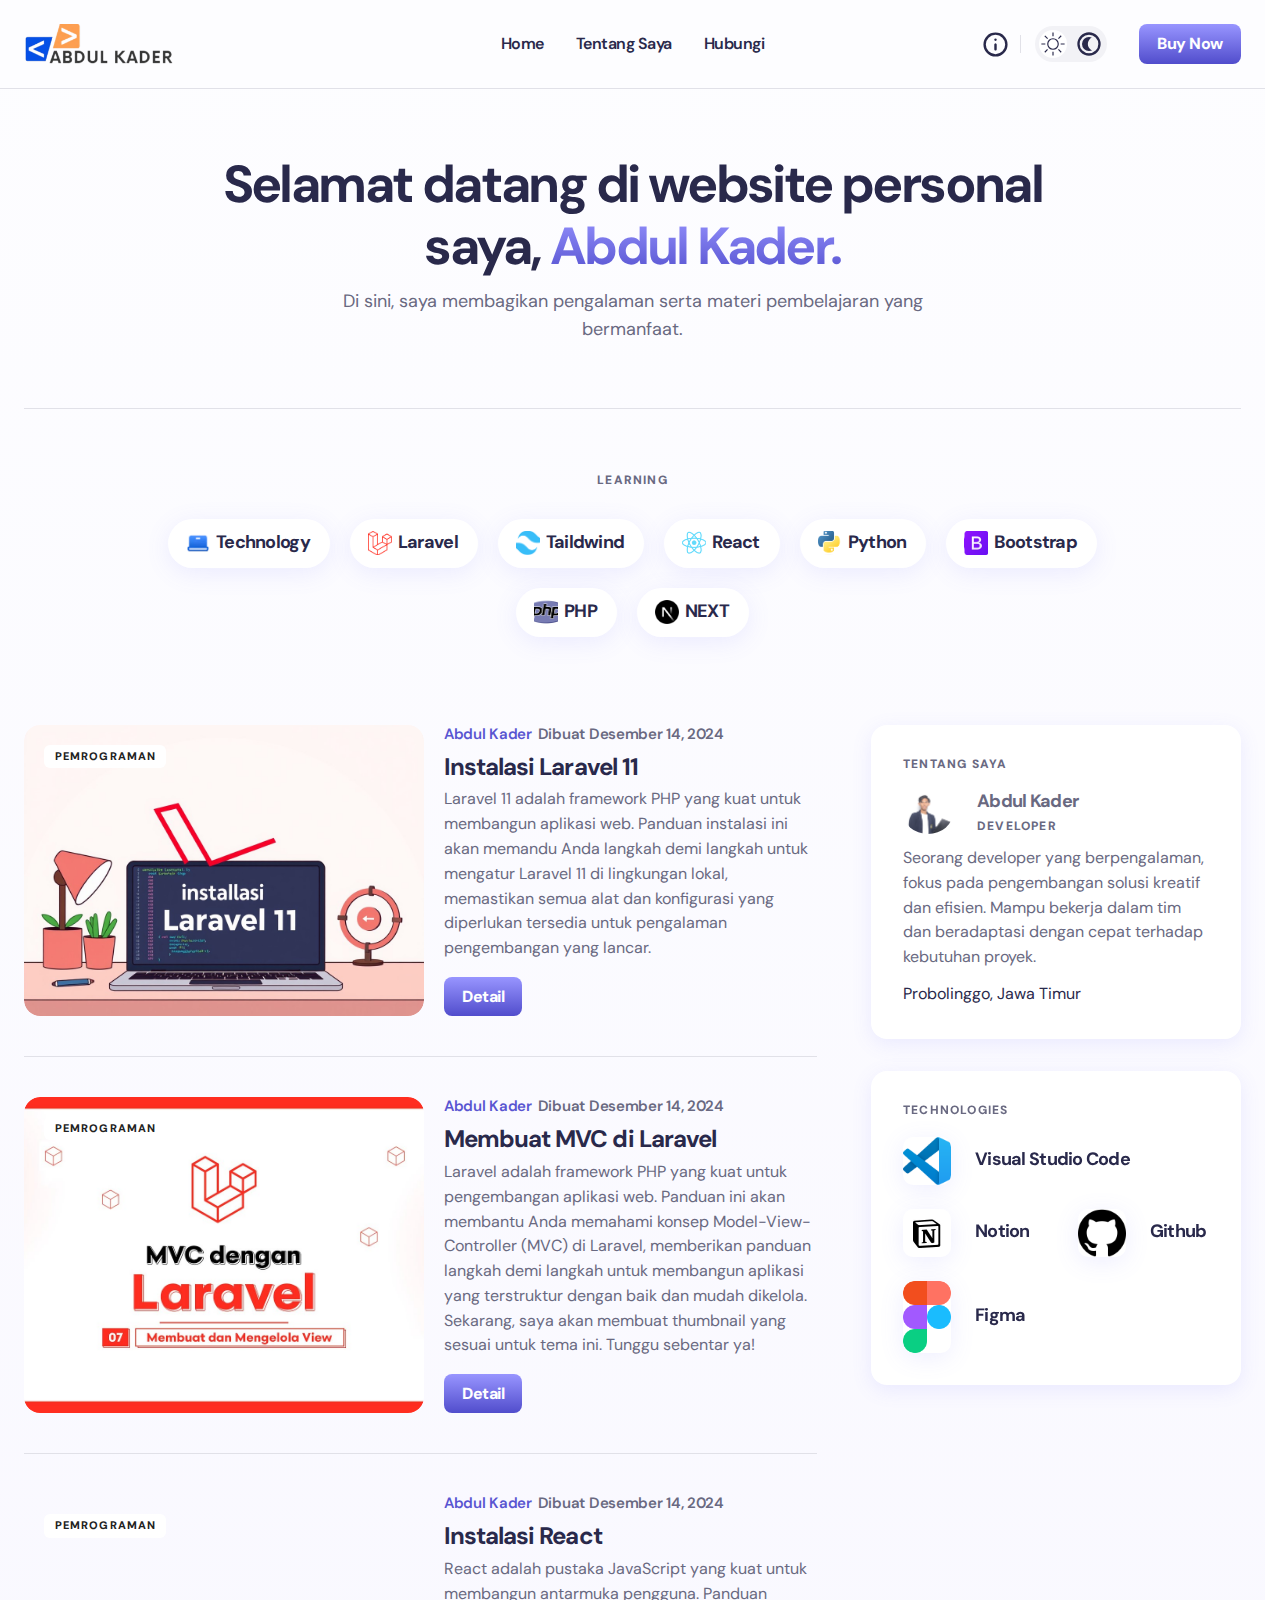
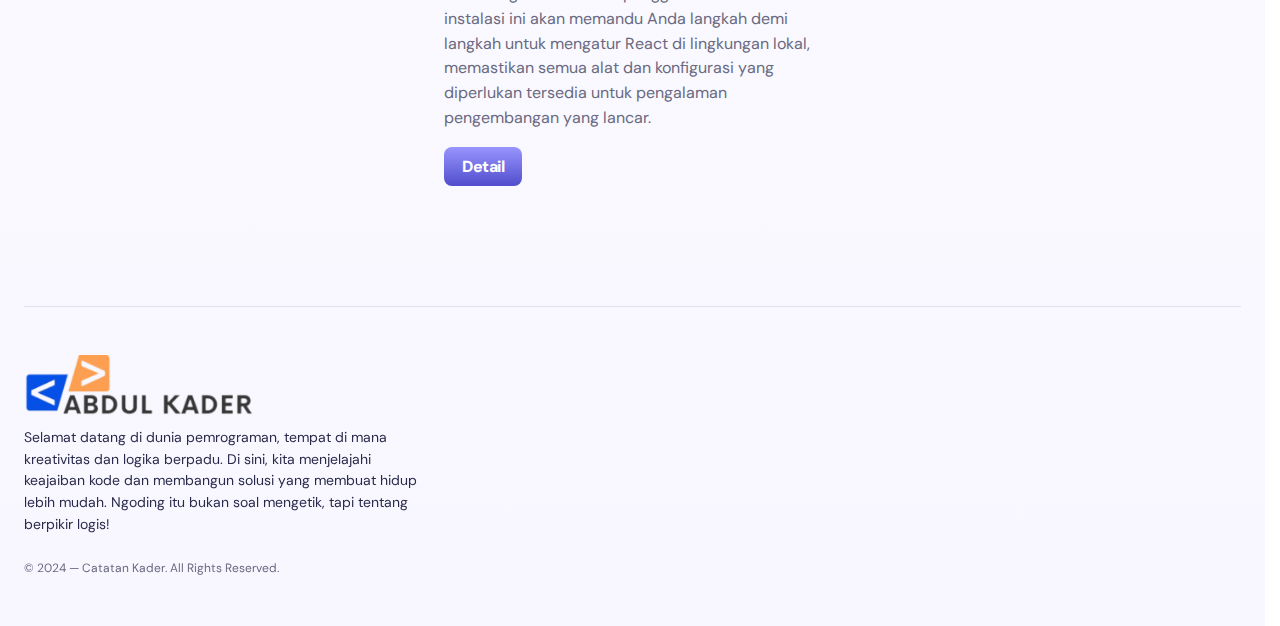
==== index.html @ 39fa3af2 "catatan kader" ====
<!DOCTYPE html>
<html lang="en-US">
  <meta http-equiv="content-type" content="text/html;charset=UTF-8" />
  <head>
    <meta charset="UTF-8" />
    <meta name="viewport" content="width=device-width, initial-scale=1" />
    <title>Catatan Kader</title>
    <meta name="description" content="Catatan Kader - website personal" />
    <link rel="canonical" href="index.html" />
    <link rel="next" href="page/2/index.html" />
    <link rel="stylesheet" type="text/css" href="asset/css/style.css" />
    <meta property="og:locale" content="en_US" />
    <meta property="og:type" content="website" />
    <meta property="og:title" content="Catatan Kader" />
    <meta
      property="og:description"
      content="Catatan Kader - website personal"
    />

    <link rel="icon" href="asset/image/favicon.png" type="image/x-icon" />
    <link
      rel="shortcut icon"
      href="asset/image/favicon.png"
      type="image/x-icon"
    />
    <meta property="og:url" content="index.html" />
    <meta property="og:site_name" content="Catatan Kader" />
    <meta name="twitter:card" content="summary_large_image" />
    <link
      rel="stylesheet"
      id="c03430c052935636522b5af73126e251-css"
      href="wp-content/cache/autoptimize/2/css/autoptimize_single_4df495a60ac3dd6f93a64b54105409642169.css?ver=1729250392"
      media="all"
    />
  </head>
  <body
    class="home blog wp-embed-responsive cs-page-layout-right cs-navbar-smart-enabled cs-sticky-sidebar-enabled cs-stick-last"
    data-scheme="auto"
  >
    <div class="cs-site-overlay"></div>
    <div class="cs-offcanvas">
      <div class="cs-offcanvas__header">
        <div class="cs-logo">
          <a class="cs-header__logo cs-logo-default" href="index.html">
            <img
              src="asset/image/logo.png"
              alt="Catatan Kader"
              style="width: 170px"
            />
          </a>
          <a class="cs-header__logo cs-logo-dark" href="index.html">
            <img
              src="wp-content/uploads/sites/2/2024/10/logo-dark.png"
              alt="Catatan kader"
              width="100"
              height="40"
            />
          </a>
        </div>
        <nav class="cs-offcanvas__nav">
          <span
            class="cs-offcanvas__toggle"
            role="button"
            aria-label="Close mobile menu button"
          >
            <svg
              xmlns="http://www.w3.org/2000/svg"
              width="32"
              height="32"
              viewBox="0 0 24 24"
            >
              <path
                fill="currentColor"
                d="m11.4 12.789l2.1-2.1l2.1 2.1l.688-.689l-2.1-2.1l2.1-2.1l-.688-.689l-2.1 2.1l-2.1-2.1l-.688.689l2.1 2.1l-2.1 2.1zM8.116 17q-.691 0-1.153-.462T6.5 15.385V4.615q0-.69.463-1.153T8.116 3h10.769q.69 0 1.153.462t.462 1.153v10.77q0 .69-.462 1.152T18.884 17zm0-1h10.769q.23 0 .423-.192t.192-.423V4.615q0-.23-.192-.423T18.884 4H8.116q-.231 0-.424.192t-.192.423v10.77q0 .23.192.423t.423.192m-3 4q-.69 0-1.153-.462T3.5 18.385V6.615h1v11.77q0 .23.192.423t.423.192h11.77v1zM7.5 4v12z"
              />
            </svg>
          </span>
        </nav>
      </div>
      <aside class="cs-offcanvas__sidebar">
        <div class="cs-offcanvas__inner cs-offcanvas__area cs-widget-area">
          <div class="widget widget_nav_menu">
            <div class="menu-mobile-container">
              <ul id="menu-mobile" class="menu">
                <li
                  id="menu-item-666"
                  class="menu-item menu-item-type-post_type menu-item-object-page menu-item-666"
                >
                  <a href="/index.html">Home</a>
                </li>
                <li
                  id="menu-item-666"
                  class="menu-item menu-item-type-post_type menu-item-object-page menu-item-666"
                >
                  <a href="cooming_soon/index.html">Tentang Saya</a>
                </li>
                <li
                  id="menu-item-667"
                  class="menu-item menu-item-type-post_type menu-item-object-page menu-item-667"
                >
                  <a href="contacts/index.html">Hubungi</a>
                </li>
              </ul>
            </div>
          </div>
          <div class="cs-offcanvas__bottombar">
            <div class="cs-social">
              <h4>Catatan Kader</h4>
            </div>
            <span
              class="cs-site-scheme-toggle cs-offcanvas__scheme-toggle"
              role="button"
              aria-label="Scheme Toggle"
            >
              <span class="cs-header__scheme-toggle-icons">
                <span
                  class="cs-header__scheme-cs-icon-box cs-light-mode"
                  data-mode="light"
                >
                  <svg
                    xmlns="http://www.w3.org/2000/svg"
                    width="32"
                    height="32"
                    viewBox="0 0 24 24"
                  >
                    <path
                      fill="currentColor"
                      d="M11.5 5.423V2.039h1v3.384zm5.496 2.289l-.682-.683l2.357-2.452l.727.733zm1.581 4.788v-1h3.385v1zM11.5 21.962v-3.366h1v3.366zM7.042 7.68L4.577 5.329l.752-.708L7.73 7.004zm11.624 11.742l-2.352-2.452l.677-.657l2.388 2.346zM2.039 12.5v-1h3.384v1zm3.27 6.923l-.688-.752l2.358-2.357l.36.348l.378.354zM12.006 17q-2.082 0-3.544-1.457T7 12.005T8.457 8.46T11.995 7t3.544 1.457T17 11.995t-1.457 3.544T12.005 17M12 16q1.65 0 2.825-1.175T16 12t-1.175-2.825T12 8T9.175 9.175T8 12t1.175 2.825T12 16m0-4"
                    />
                  </svg>
                </span>
                <span
                  class="cs-header__scheme-cs-icon-box cs-dark-mode"
                  data-mode="dark"
                >
                  <svg
                    xmlns="http://www.w3.org/2000/svg"
                    width="32"
                    height="32"
                    viewBox="0 0 24 24"
                  >
                    <path
                      fill="currentColor"
                      d="M12 22q-2.075 0-3.9-.788t-3.175-2.137q-1.35-1.35-2.137-3.175T2 12q0-2.075.788-3.9t2.137-3.175q1.35-1.35 3.175-2.137T12 2q2.075 0 3.9.788t3.175 2.137q1.35 1.35 2.138 3.175T22 12q0 2.075-.788 3.9t-2.137 3.175q-1.35 1.35-3.175 2.138T12 22Zm0-2q3.35 0 5.675-2.325T20 12q0-3.35-2.325-5.675T12 4Q8.65 4 6.325 6.325T4 12q0 3.35 2.325 5.675T12 20Zm0-8Zm0 6q.675 0 1.3-.125t1.2-.4q-1.575-.725-2.538-2.175T11 12q0-1.85.963-3.3T14.5 6.525q-.575-.275-1.2-.4T12 6Q9.5 6 7.75 7.738T6 12q0 2.5 1.75 4.25T12 18Z"
                    />
                  </svg>
                </span>
              </span>
            </span>
          </div>
        </div>
      </aside>
    </div>
    <div id="page" class="cs-site">
      <div class="cs-site-inner">
        <div class="cs-header-before"></div>
        <header class="cs-header cs-header-stretch">
          <div class="cs-container">
            <div class="cs-header__inner cs-header__inner-desktop">
              <div class="cs-header__col cs-col-left">
                <div class="cs-logo">
                  <a class="cs-header__logo cs-logo-default" href="index.html">
                    <img
                      src="asset/image/logo.png"
                      alt="Catatan Kader"
                      width="151"
                      height="38"
                    />
                  </a>
                  <a class="cs-header__logo cs-logo-dark" href="index.html">
                    <img
                      src="wp-content/uploads/sites/2/2024/10/logo-dark.png"
                      alt="Catatan Kader"
                      srcset="
                        https://Catatan Kader.codesupply.co/Catatan Kader/wp-content/uploads/sites/2/2024/10/logo-dark.png    1x,
                        https://Catatan Kader.codesupply.co/Catatan Kader/wp-content/uploads/sites/2/2024/10/logo-dark@2x.png 2x
                      "
                      width="132"
                      height="40"
                    />
                  </a>
                </div>
              </div>
              <div class="cs-header__col cs-col-center">
                <nav class="cs-header__nav">
                  <ul id="menu-primary" class="cs-header__nav-inner">
                    <li
                      id="menu-item-368"
                      class="menu-item menu-item-type-post_type menu-item-object-page menu-item-368"
                    >
                      <a href="/index.html"
                        ><span><span>Home</span></span></a
                      >
                    </li>
                    <li
                      id="menu-item-368"
                      class="menu-item menu-item-type-post_type menu-item-object-page menu-item-368"
                    >
                      <a href="cooming_soon/index.html"
                        ><span><span>Tentang Saya</span></span></a
                      >
                    </li>
                    <li
                      id="menu-item-310"
                      class="menu-item menu-item-type-post_type menu-item-object-page menu-item-310"
                    >
                      <a href="contacts/index.html"
                        ><span><span>Hubungi</span></span></a
                      >
                    </li>
                  </ul>
                </nav>
              </div>
              <div class="cs-header__col cs-col-right">
                <span
                  class="cs-header__search-toggle"
                  role="button"
                  aria-label="Search"
                >
                  <svg
                    xmlns="http://www.w3.org/2000/svg"
                    width="29"
                    height="29"
                    viewBox="0 0 24 24"
                  >
                    <path
                      fill="currentColor"
                      d="M12 17q.425 0 .713-.288T13 16v-4q0-.425-.288-.712T12 11t-.712.288T11 12v4q0 .425.288.713T12 17m0-8q.425 0 .713-.288T13 8t-.288-.712T12 7t-.712.288T11 8t.288.713T12 9m0 13q-2.075 0-3.9-.788t-3.175-2.137T2.788 15.9T2 12t.788-3.9t2.137-3.175T8.1 2.788T12 2t3.9.788t3.175 2.137T21.213 8.1T22 12t-.788 3.9t-2.137 3.175t-3.175 2.138T12 22m0-2q3.35 0 5.675-2.325T20 12t-2.325-5.675T12 4T6.325 6.325T4 12t2.325 5.675T12 20m0-8"
                    />
                  </svg>
                </span>
                <span
                  class="cs-site-scheme-toggle cs-header__scheme-toggle"
                  role="button"
                  aria-label="Dark mode toggle button"
                >
                  <span class="cs-header__scheme-toggle-icons">
                    <span
                      class="cs-header__scheme-cs-icon-box cs-light-mode"
                      data-mode="light"
                    >
                      <svg
                        xmlns="http://www.w3.org/2000/svg"
                        width="32"
                        height="32"
                        viewBox="0 0 24 24"
                      >
                        <path
                          fill="currentColor"
                          d="M11.5 5.423V2.039h1v3.384zm5.496 2.289l-.682-.683l2.357-2.452l.727.733zm1.581 4.788v-1h3.385v1zM11.5 21.962v-3.366h1v3.366zM7.042 7.68L4.577 5.329l.752-.708L7.73 7.004zm11.624 11.742l-2.352-2.452l.677-.657l2.388 2.346zM2.039 12.5v-1h3.384v1zm3.27 6.923l-.688-.752l2.358-2.357l.36.348l.378.354zM12.006 17q-2.082 0-3.544-1.457T7 12.005T8.457 8.46T11.995 7t3.544 1.457T17 11.995t-1.457 3.544T12.005 17M12 16q1.65 0 2.825-1.175T16 12t-1.175-2.825T12 8T9.175 9.175T8 12t1.175 2.825T12 16m0-4"
                        />
                      </svg>
                    </span>
                    <span
                      class="cs-header__scheme-cs-icon-box cs-dark-mode"
                      data-mode="dark"
                    >
                      <svg
                        xmlns="http://www.w3.org/2000/svg"
                        width="32"
                        height="32"
                        viewBox="0 0 24 24"
                      >
                        <path
                          fill="currentColor"
                          d="M12 22q-2.075 0-3.9-.788t-3.175-2.137q-1.35-1.35-2.137-3.175T2 12q0-2.075.788-3.9t2.137-3.175q1.35-1.35 3.175-2.137T12 2q2.075 0 3.9.788t3.175 2.137q1.35 1.35 2.138 3.175T22 12q0 2.075-.788 3.9t-2.137 3.175q-1.35 1.35-3.175 2.138T12 22Zm0-2q3.35 0 5.675-2.325T20 12q0-3.35-2.325-5.675T12 4Q8.65 4 6.325 6.325T4 12q0 3.35 2.325 5.675T12 20Zm0-8Zm0 6q.675 0 1.3-.125t1.2-.4q-1.575-.725-2.538-2.175T11 12q0-1.85.963-3.3T14.5 6.525q-.575-.275-1.2-.4T12 6Q9.5 6 7.75 7.738T6 12q0 2.5 1.75 4.25T12 18Z"
                        />
                      </svg>
                    </span>
                  </span>
                </span>
                <a
                  class="cs-button cs-header__custom-button"
                  href="https://1.envato.market/wp-Catatan Kader"
                  target="_blank"
                >
                  Buy Now
                </a>
              </div>
            </div>
            <div class="cs-header__inner cs-header__inner-mobile">
              <div class="cs-header__col cs-col-left">
                <span
                  class="cs-header__offcanvas-toggle"
                  role="button"
                  aria-label="Mobile menu button"
                >
                  <i class="cs-icon cs-icon-menu1"></i>
                </span>
              </div>
              <div class="cs-header__col cs-col-center">
                <div class="cs-logo">
                  <a class="cs-header__logo cs-logo-default" href="index.html">
                    <img
                      src="wp-content/uploads/sites/2/2024/10/logo.png"
                      alt="Catatan Kader"
                      srcset="
                        https://Catatan Kader.codesupply.co/Catatan Kader/wp-content/uploads/sites/2/2024/10/logo.png    1x,
                        https://Catatan Kader.codesupply.co/Catatan Kader/wp-content/uploads/sites/2/2024/10/logo@2x.png 2x
                      "
                      width="131"
                      height="38"
                    />
                  </a>
                  <a class="cs-header__logo cs-logo-dark" href="index.html">
                    <img
                      src="wp-content/uploads/sites/2/2024/10/logo-dark.png"
                      alt="Catatan Kader"
                      srcset="
                        https://Catatan Kader.codesupply.co/Catatan Kader/wp-content/uploads/sites/2/2024/10/logo-dark.png    1x,
                        https://Catatan Kader.codesupply.co/Catatan Kader/wp-content/uploads/sites/2/2024/10/logo-dark@2x.png 2x
                      "
                      width="132"
                      height="40"
                    />
                  </a>
                </div>
              </div>
              <div class="cs-header__col cs-col-right">
                <span
                  class="cs-header__search-toggle"
                  role="button"
                  aria-label="Search"
                >
                  <i class="cs-icon cs-icon-search"></i>
                </span>
              </div>
            </div>
            <div class="cs-search-overlay"></div>
            <div class="cs-search">
              <div class="cs-search__header">
                <h2>What are You Looking For?</h2>
                <span
                  class="cs-search__close"
                  role="button"
                  aria-label="Close search button"
                >
                  <i class="cs-icon cs-icon-x"></i>
                </span>
              </div>
              <div class="cs-search__form-container">
                <form
                  role="search"
                  method="get"
                  class="cs-search__form cs-form-box"
                  action="https://Catatan Kader.codesupply.co/Catatan Kader/"
                >
                  <div class="cs-search__group cs-form-group">
                    <input
                      required
                      class="cs-search__input"
                      type="search"
                      value=""
                      name="s"
                      placeholder="Start Typing"
                      role="searchbox"
                    />
                    <button
                      class="cs-search__submit"
                      aria-label="Search"
                      type="submit"
                    >
                      Search
                    </button>
                  </div>
                </form>
              </div>
              <div class="cs-search__content">
                <div class="cs-entry__post-meta">
                  <div class="cs-meta-category">
                    <ul class="post-categories">
                      <li>
                        <a href="category/sport/index.html" rel="category tag">
                          Sport
                        </a>
                      </li>
                      <li>
                        <a
                          href="category/business/index.html"
                          rel="category tag"
                        >
                          Business
                        </a>
                      </li>
                      <li>
                        <a href="category/travel/index.html" rel="category tag">
                          Travel
                        </a>
                      </li>
                      <li>
                        <a href="category/trends/index.html" rel="category tag">
                          Trends
                        </a>
                      </li>
                      <li>
                        <a
                          href="category/startups/index.html"
                          rel="category tag"
                        >
                          Startups
                        </a>
                      </li>
                      <li>
                        <a href="category/news/index.html" rel="category tag">
                          News
                        </a>
                      </li>
                      <li>
                        <a
                          href="category/technology/index.html"
                          rel="category tag"
                        >
                          Technology
                        </a>
                      </li>
                      <li>
                        <a
                          href="category/management/index.html"
                          rel="category tag"
                        >
                          Management
                        </a>
                      </li>
                    </ul>
                  </div>
                </div>
              </div>
            </div>
          </div>
        </header>
        <main id="main" class="cs-site-primary">
          <div
            class="cs-site-content cs-sidebar-enabled cs-sidebar-right cs-metabar-disabled"
          >
            <div class="cs-container">
              <section class="cs-home-hero cs-hero-type-1">
                <div class="cs-hero-type-1__wrapper">
                  <div class="cs-hero__content">
                    <h1 class="cs-hero__heading">
                      Selamat datang di website personal saya,
                      <span>Abdul Kader.</span>
                    </h1>
                    <div class="cs-hero__subheading">
                      Di sini, saya membagikan pengalaman serta materi
                      pembelajaran yang bermanfaat.
                    </div>
                  </div>
                </div>
              </section>
              <div class="cs-categories-list cs-categories-list-container">
                <h2 class="cs-categories-list__heading">Learning</h2>
                <div class="cs-categories-list__wrapper">
                  <div class="cs-category-item">
                    <div class="cs-category-item__icon-box">
                      <div class="cs-category-item__icon">
                        <img
                          src="wp-content/uploads/sites/2/2024/09/tech.webp"
                          alt="Technology"
                          title="Technology"
                        />
                      </div>
                    </div>
                    <div class="cs-category-item__title">
                      <a href="javascript:void(0)">Technology</a>
                    </div>
                  </div>
                  <div class="cs-category-item">
                    <div class="cs-category-item__icon-box">
                      <div class="cs-category-item__icon">
                        <img
                          src="asset/image/leangue_pemrograman/laravel.png"
                          alt="Laravel"
                          title="Laravel"
                        />
                      </div>
                    </div>
                    <div class="cs-category-item__title">
                      <a href="javascript:void(0)">Laravel</a>
                    </div>
                  </div>
                  <div class="cs-category-item">
                    <div class="cs-category-item__icon-box">
                      <div class="cs-category-item__icon">
                        <img
                          src="asset/image/leangue_pemrograman/taildwind.png"
                          alt="Taildwind"
                          title="Taildwind"
                        />
                      </div>
                    </div>
                    <div class="cs-category-item__title">
                      <a href="javascript:void(0)">Taildwind</a>
                    </div>
                  </div>
                  <div class="cs-category-item">
                    <div class="cs-category-item__icon-box">
                      <div class="cs-category-item__icon">
                        <img
                          src="asset/image/leangue_pemrograman/react.png"
                          alt="React"
                          title="React"
                        />
                      </div>
                    </div>
                    <div class="cs-category-item__title">
                      <a href="javascript:void(0)">React</a>
                    </div>
                  </div>
                  <div class="cs-category-item">
                    <div class="cs-category-item__icon-box">
                      <div class="cs-category-item__icon">
                        <img
                          src="asset/image/leangue_pemrograman/python.png"
                          alt="Python"
                          title="Python"
                        />
                      </div>
                    </div>
                    <div class="cs-category-item__title">
                      <a href="javascript:void(0)">Python</a>
                    </div>
                  </div>
                  <div class="cs-category-item">
                    <div class="cs-category-item__icon-box">
                      <div class="cs-category-item__icon">
                        <img
                          src="asset/image/leangue_pemrograman/bootstrap.png"
                          alt="Bootstrap"
                          title="Bootstrap"
                        />
                      </div>
                    </div>
                    <div class="cs-category-item__title">
                      <a href="javascript:void(0)">Bootstrap</a>
                    </div>
                  </div>
                  <div class="cs-category-item">
                    <div class="cs-category-item__icon-box">
                      <div class="cs-category-item__icon">
                        <img
                          src="asset/image/leangue_pemrograman/php.png"
                          alt="PHP"
                          title="PHP"
                        />
                      </div>
                    </div>
                    <div class="cs-category-item__title">
                      <a href="javascript:void(0)">PHP</a>
                    </div>
                  </div>
                  <div class="cs-category-item">
                    <div class="cs-category-item__icon-box">
                      <div class="cs-category-item__icon">
                        <img
                          src="asset/image/leangue_pemrograman/next.png"
                          alt="NEXT"
                          title="NEXT"
                        />
                      </div>
                    </div>
                    <div class="cs-category-item__title">
                      <a href="javascript:void(0)">NEXT</a>
                    </div>
                  </div>
                </div>
              </div>
              <div id="content" class="cs-main-content">
                <div id="primary" class="cs-content-area">
                  <div class="cs-posts-area cs-posts-area-posts">
                    <div class="cs-posts-area__outer">
                      <div
                        class="cs-posts-area__main cs-archive-list cs-posts-area__home cs-posts-area__list cs-desktop-column-2"
                      >
                        <article
                          class="post-266 post type-post status-publish format-standard has-post-thumbnail category-sport cs-entry"
                        >
                          <div class="cs-entry__outer">
                            <div
                              class="cs-entry__inner cs-entry__thumbnail cs-entry__overlay cs-overlay-ratio cs-ratio-landscape-16-9"
                              data-scheme="inverse"
                            >
                              <div
                                class="cs-overlay-post-meta cs-meta-overlay-background"
                              >
                                <div class="cs-entry__post-meta">
                                  <div class="cs-meta-category">
                                    <ul class="post-categories">
                                      <li>
                                        <a
                                          href="javascript:void(0)"
                                          rel="category tag"
                                          >Pemrograman</a
                                        >
                                      </li>
                                    </ul>
                                  </div>
                                </div>
                              </div>
                              <div
                                class="cs-overlay-background cs-overlay-transparent"
                              >
                                <img
                                  width="400"
                                  height="225"
                                  src="asset/image/course/laravel/instalasi.jpeg"
                                  class="attachment-csco-thumbnail size-csco-thumbnail wp-post-image"
                                  alt=""
                                  decoding="async"
                                  fetchpriority="high"
                                  sizes="(max-width: 400px) 100vw, 400px"
                                />
                              </div>
                            </div>
                            <div class="cs-entry__inner cs-entry__content">
                              <div class="cs-entry__post-meta">
                                <div class="cs-meta-author">
                                  <a
                                    class="cs-meta-author-link url fn n"
                                    href="javascript:void(0)"
                                    ><span class="cs-meta-author-name"
                                      >Abdul Kader</span
                                    ></a
                                  >
                                </div>
                                <div class="cs-meta-date">
                                  <span class="cs-meta-date-on">Dibuat</span
                                  >Desember 14, 2024
                                </div>
                              </div>
                              <h2 class="cs-entry__title">
                                <a href="javascript:void(0)"
                                  ><span>Instalasi Laravel 11</span></a
                                >
                              </h2>
                              <div class="cs-entry__excerpt">
                                Laravel 11 adalah framework PHP yang kuat untuk
                                membangun aplikasi web. Panduan instalasi ini
                                akan memandu Anda langkah demi langkah untuk
                                mengatur Laravel 11 di lingkungan lokal,
                                memastikan semua alat dan konfigurasi yang
                                diperlukan tersedia untuk pengalaman
                                pengembangan yang lancar.
                              </div>
                              <div class="cs-entry__discover-more">
                                <a
                                  class="cs-button"
                                  href="javascript:void(0)"
                                  title="Instalasi Laravel 11"
                                >
                                  Detail
                                </a>
                              </div>
                            </div>
                          </div>
                        </article>

                        <article
                          class="post-266 post type-post status-publish format-standard has-post-thumbnail category-sport cs-entry"
                        >
                          <div class="cs-entry__outer">
                            <div
                              class="cs-entry__inner cs-entry__thumbnail cs-entry__overlay cs-overlay-ratio cs-ratio-landscape-16-9"
                              data-scheme="inverse"
                            >
                              <div
                                class="cs-overlay-post-meta cs-meta-overlay-background"
                              >
                                <div class="cs-entry__post-meta">
                                  <div class="cs-meta-category">
                                    <ul class="post-categories">
                                      <li>
                                        <a
                                          href="javascript:void(0)"
                                          rel="category tag"
                                          >Pemrograman</a
                                        >
                                      </li>
                                    </ul>
                                  </div>
                                </div>
                              </div>
                              <div
                                class="cs-overlay-background cs-overlay-transparent"
                              >
                                <img
                                  width="400"
                                  height="225"
                                  src="asset/image/course/laravel/mvc.png"
                                  class="attachment-csco-thumbnail size-csco-thumbnail wp-post-image"
                                  alt=""
                                  decoding="async"
                                  fetchpriority="high"
                                  sizes="(max-width: 400px) 100vw, 400px"
                                />
                              </div>
                            </div>
                            <div class="cs-entry__inner cs-entry__content">
                              <div class="cs-entry__post-meta">
                                <div class="cs-meta-author">
                                  <a
                                    class="cs-meta-author-link url fn n"
                                    href="javascript:void(0)"
                                    ><span class="cs-meta-author-name"
                                      >Abdul Kader</span
                                    ></a
                                  >
                                </div>
                                <div class="cs-meta-date">
                                  <span class="cs-meta-date-on">Dibuat</span
                                  >Desember 14, 2024
                                </div>
                              </div>
                              <h2 class="cs-entry__title">
                                <a href="javascript:void(0)"
                                  ><span>Membuat MVC di Laravel</span></a
                                >
                              </h2>
                              <div class="cs-entry__excerpt">
                                Laravel adalah framework PHP yang kuat untuk
                                pengembangan aplikasi web. Panduan ini akan
                                membantu Anda memahami konsep
                                Model-View-Controller (MVC) di Laravel,
                                memberikan panduan langkah demi langkah untuk
                                membangun aplikasi yang terstruktur dengan baik
                                dan mudah dikelola. Sekarang, saya akan membuat
                                thumbnail yang sesuai untuk tema ini. Tunggu
                                sebentar ya!
                              </div>
                              <div class="cs-entry__discover-more">
                                <a
                                  class="cs-button"
                                  href="javascript:void(0)"
                                  title="Mvc Laravel 11"
                                >
                                  Detail
                                </a>
                              </div>
                            </div>
                          </div>
                        </article>
                        <article
                          class="post-266 post type-post status-publish format-standard has-post-thumbnail category-sport cs-entry"
                        >
                          <div class="cs-entry__outer">
                            <div
                              class="cs-entry__inner cs-entry__thumbnail cs-entry__overlay cs-overlay-ratio cs-ratio-landscape-16-9"
                              data-scheme="inverse"
                            >
                              <div
                                class="cs-overlay-post-meta cs-meta-overlay-background"
                              >
                                <div class="cs-entry__post-meta">
                                  <div class="cs-meta-category">
                                    <ul class="post-categories">
                                      <li>
                                        <a
                                          href="javascript:void(0)"
                                          rel="category tag"
                                          >Pemrograman</a
                                        >
                                      </li>
                                    </ul>
                                  </div>
                                </div>
                              </div>
                              <div
                                class="cs-overlay-background cs-overlay-transparent"
                              >
                                <img
                                  width="400"
                                  height="225"
                                  src="asset/image/course/react/instalasi.webp"
                                  class="attachment-csco-thumbnail size-csco-thumbnail wp-post-image"
                                  alt=""
                                  decoding="async"
                                  fetchpriority="high"
                                  sizes="(max-width: 400px) 100vw, 400px"
                                />
                              </div>
                            </div>
                            <div class="cs-entry__inner cs-entry__content">
                              <div class="cs-entry__post-meta">
                                <div class="cs-meta-author">
                                  <a
                                    class="cs-meta-author-link url fn n"
                                    href="javascript:void(0)"
                                    ><span class="cs-meta-author-name"
                                      >Abdul Kader</span
                                    ></a
                                  >
                                </div>
                                <div class="cs-meta-date">
                                  <span class="cs-meta-date-on">Dibuat</span
                                  >Desember 14, 2024
                                </div>
                              </div>
                              <h2 class="cs-entry__title">
                                <a href="javascript:void(0)"
                                  ><span>Instalasi React</span></a
                                >
                              </h2>
                              <div class="cs-entry__excerpt">
                                React adalah pustaka JavaScript yang kuat untuk
                                membangun antarmuka pengguna. Panduan instalasi
                                ini akan memandu Anda langkah demi langkah untuk
                                mengatur React di lingkungan lokal, memastikan
                                semua alat dan konfigurasi yang diperlukan
                                tersedia untuk pengalaman pengembangan yang
                                lancar.
                              </div>
                              <div class="cs-entry__discover-more">
                                <a
                                  class="cs-button"
                                  href="javascript:void(0)"
                                  title="React Laravel 11"
                                >
                                  Detail
                                </a>
                              </div>
                            </div>
                          </div>
                        </article>
                      </div>
                    </div>
                  </div>
                </div>
                <aside id="secondary" class="cs-widget-area cs-sidebar__area">
                  <div class="cs-sidebar__inner">
                    <div class="widget block-12 widget_block">
                      <div
                        class="wp-block-group is-style-cs-about is-layout-constrained wp-block-group-is-layout-constrained"
                      >
                        <h2 class="wp-block-heading">Tentang Saya</h2>
                        <div
                          class="wp-block-group is-nowrap is-layout-flex wp-container-core-group-is-layout-2 wp-block-group-is-layout-flex"
                        >
                          <div class="wp-block-avatar">
                            <a
                              href="author/codesupplyco/index.html"
                              target="_self"
                              class="wp-block-avatar__link"
                              ><img
                                alt="Abdul Kader"
                                src="asset/image/im.jpg"
                                class="avatar avatar-50 photo"
                                height="50"
                                width="50"
                            /></a>
                          </div>
                          <div
                            class="wp-block-group is-layout-constrained wp-block-group-is-layout-constrained"
                          >
                            <h3
                              class="wp-block-heading has-primary-color has-text-color has-link-color"
                              style="
                                margin-bottom: 6px;
                                font-size: 18px;
                                font-style: normal;
                                font-weight: 700;
                                letter-spacing: -0.04em;
                                line-height: 1.2;
                                text-decoration: none;
                                text-transform: capitalize;
                              "
                            >
                              <a href="javascript:void(0)">Abdul Kader</a>
                            </h3>
                            <p
                              class="has-secondary-color has-text-color has-link-color"
                              style="
                                margin-top: 0px;
                                margin-bottom: 0px;
                                font-size: 12px;
                                font-style: normal;
                                font-weight: 800;
                                letter-spacing: 0.1em;
                                line-height: 1.2;
                                text-transform: uppercase;
                              "
                            >
                              Developer
                            </p>
                          </div>
                        </div>
                        <p
                          class="has-secondary-color has-text-color has-link-color wp-elements-e3056b2c003e2189852b42a0ae94a720"
                          style="margin-top: 12px; line-height: 1.55"
                        >
                          Seorang developer yang berpengalaman, fokus pada
                          pengembangan solusi kreatif dan efisien. Mampu bekerja
                          dalam tim dan beradaptasi dengan cepat terhadap
                          kebutuhan proyek.
                        </p>
                        <h4
                          class="wp-block-heading has-primary-color has-text-color has-link-color"
                          style="
                            margin-top: 12px;
                            margin-bottom: 0px;
                            font-size: 16px;
                            font-style: normal;
                            font-weight: 400;
                            letter-spacing: 0em;
                            line-height: 1.55;
                            text-transform: capitalize;
                          "
                        >
                          Probolinggo, Jawa timur
                        </h4>
                      </div>
                    </div>
                    <div class="widget block-9 widget_block">
                      <div
                        class="wp-block-group is-style-cs-technologies is-layout-constrained wp-block-group-is-layout-constrained"
                      >
                        <h2 class="wp-block-heading">Technologies</h2>
                        <div
                          class="wp-block-group is-vertical is-nowrap is-layout-flex wp-container-core-group-is-layout-11 wp-block-group-is-layout-flex"
                        >
                          <div
                            class="wp-block-columns is-not-stacked-on-mobile is-layout-flex wp-container-core-columns-is-layout-7 wp-block-columns-is-layout-flex"
                          >
                            <div
                              class="wp-block-column is-layout-constrained wp-block-column-is-layout-constrained"
                              style="flex-basis: 48px"
                            >
                              <figure
                                class="wp-block-image size-full is-resized has-custom-border"
                              >
                                <img
                                  loading="lazy"
                                  decoding="async"
                                  width="96"
                                  height="96"
                                  src="asset/image/tools/vsc.png"
                                  alt=""
                                  class="wp-image-517"
                                  style="
                                    border-radius: 10px;
                                    box-shadow: var(
                                      --wp--preset--shadow--standard
                                    );
                                    width: 48px;
                                  "
                                />
                              </figure>
                            </div>
                            <div
                              class="wp-block-column is-layout-flow wp-block-column-is-layout-flow"
                            >
                              <div
                                class="wp-block-group is-layout-flow wp-block-group-is-layout-flow"
                              >
                                <h2
                                  class="wp-block-heading has-primary-color has-text-color has-link-color wp-elements-01b48ca49862dd424e7bd3db021d0c11"
                                  style="
                                    margin-bottom: 3px;
                                    font-size: 18px;
                                    font-style: normal;
                                    font-weight: 700;
                                    letter-spacing: -0.04em;
                                    line-height: 1.2;
                                    text-transform: capitalize;
                                  "
                                >
                                  Visual studio Code
                                </h2>
                              </div>
                            </div>
                          </div>
                          <div
                            class="wp-block-columns is-not-stacked-on-mobile is-layout-flex wp-container-core-columns-is-layout-8 wp-block-columns-is-layout-flex"
                          >
                            <div
                              class="wp-block-column is-layout-flow wp-block-column-is-layout-flow"
                              style="flex-basis: 48px"
                            >
                              <figure
                                class="wp-block-image size-full is-resized has-custom-border"
                              >
                                <img
                                  loading="lazy"
                                  decoding="async"
                                  width="96"
                                  height="96"
                                  src="asset/image/tools/notion.webp"
                                  alt=""
                                  class="wp-image-518"
                                  style="
                                    border-radius: 10px;
                                    box-shadow: var(
                                      --wp--preset--shadow--standard
                                    );
                                    width: 48px;
                                  "
                                />
                              </figure>
                            </div>
                            <div
                              class="wp-block-column is-layout-flow wp-block-column-is-layout-flow"
                            >
                              <div
                                class="wp-block-group is-layout-flow wp-block-group-is-layout-flow"
                              >
                                <h2
                                  class="wp-block-heading has-primary-color has-text-color has-link-color wp-elements-e0699060d2a69dc394983b27e2c43a0a"
                                  style="
                                    margin-bottom: 3px;
                                    font-size: 18px;
                                    font-style: normal;
                                    font-weight: 700;
                                    letter-spacing: -0.04em;
                                    line-height: 1.2;
                                    text-transform: capitalize;
                                  "
                                >
                                  Notion
                                </h2>
                              </div>
                            </div>
                          </div>
                          <br />
                          <div
                            class="wp-block-columns is-not-stacked-on-mobile is-layout-flex wp-container-core-columns-is-layout-9 wp-block-columns-is-layout-flex"
                          >
                            <div
                              class="wp-block-column is-layout-flow wp-block-column-is-layout-flow"
                              style="flex-basis: 48px"
                            >
                              <figure
                                class="wp-block-image size-full is-resized has-custom-border"
                              >
                                <img
                                  loading="lazy"
                                  decoding="async"
                                  width="96"
                                  height="96"
                                  src="asset/image/tools/github.png"
                                  alt=""
                                  class="wp-image-519"
                                  style="
                                    border-radius: 10px;
                                    box-shadow: var(
                                      --wp--preset--shadow--standard
                                    );
                                    width: 55px;
                                  "
                                />
                              </figure>
                            </div>
                            <div
                              class="wp-block-column is-layout-flow wp-block-column-is-layout-flow"
                            >
                              <div
                                class="wp-block-group is-layout-flow wp-block-group-is-layout-flow"
                              >
                                <h2
                                  class="wp-block-heading has-primary-color has-text-color has-link-color wp-elements-5250ccc0b2c145e9cf4b6180464beaa4"
                                  style="
                                    margin-bottom: 3px;
                                    font-size: 18px;
                                    font-style: normal;
                                    font-weight: 700;
                                    letter-spacing: -0.04em;
                                    line-height: 1.2;
                                    text-transform: capitalize;
                                  "
                                >
                                  Github
                                </h2>
                              </div>
                            </div>
                          </div>
                          <div
                            class="wp-block-columns is-not-stacked-on-mobile is-layout-flex wp-container-core-columns-is-layout-10 wp-block-columns-is-layout-flex"
                          >
                            <div
                              class="wp-block-column is-layout-flow wp-block-column-is-layout-flow"
                              style="flex-basis: 48px"
                            >
                              <figure
                                class="wp-block-image size-full is-resized has-custom-border"
                              >
                                <img
                                  loading="lazy"
                                  decoding="async"
                                  width="96"
                                  height="96"
                                  src="asset/image/tools/figma.png"
                                  alt=""
                                  class="wp-image-516"
                                  style="
                                    border-radius: 10px;
                                    box-shadow: var(
                                      --wp--preset--shadow--standard
                                    );
                                    width: 80px;
                                  "
                                />
                              </figure>
                            </div>
                            <div
                              class="wp-block-column is-layout-flow wp-block-column-is-layout-flow"
                            >
                              <div
                                class="wp-block-group is-layout-flow wp-block-group-is-layout-flow"
                              >
                                <h2
                                  class="wp-block-heading has-primary-color has-text-color has-link-color wp-elements-2b1484c9e34ff7981f7bc756a39684ed"
                                  style="
                                    margin-bottom: 3px;
                                    font-size: 18px;
                                    font-style: normal;
                                    font-weight: 700;
                                    letter-spacing: -0.04em;
                                    line-height: 1.2;
                                    text-transform: capitalize;
                                  "
                                >
                                  Figma
                                </h2>
                              </div>
                            </div>
                          </div>
                        </div>
                      </div>
                    </div>
                  </div>
                </aside>
              </div>
            </div>
          </div>
        </main>
        <footer class="cs-footer">
          <div class="cs-container">
            <div class="cs-footer__item">
              <div class="cs-footer__item-inner">
                <div class="cs-footer__col cs-col-left">
                  <div class="cs-logo">
                    <a
                      class="cs-footer__logo cs-logo-default"
                      href="index.html"
                    >
                      <img
                        src="asset/image/logo.png"
                        alt="Catatan Kader"
                        width="131"
                        height="38"
                      />
                    </a>
                    <a class="cs-footer__logo cs-logo-dark" href="index.html">
                      <img
                        src="wp-content/uploads/sites/2/2024/10/logo-dark.png"
                        alt="Catatan Kader"
                        width="132"
                        height="40"
                      />
                    </a>
                  </div>
                  <div class="cs-footer__desc">
                    Selamat datang di dunia pemrograman, tempat di mana
                    kreativitas dan logika berpadu. Di sini, kita menjelajahi
                    keajaiban kode dan membangun solusi yang membuat hidup lebih
                    mudah. Ngoding itu bukan soal mengetik, tapi tentang
                    berpikir logis!
                  </div>
                  <div class="cs-social"></div>
                </div>
                <div class="cs-footer__col cs-col-right">
                  <div class="cs-footer__nav-menu"></div>
                </div>
              </div>
              <div class="cs-footer__item-inner-bottom">
                <div class="cs-footer__copyright">
                  © 2024 — Catatan Kader. All Rights Reserved.
                </div>
              </div>
            </div>
          </div>
        </footer>
        <button
          class="cs-scroll-top"
          role="button"
          aria-label="Scroll to top button"
        >
          <i class="cs-icon-chevron-up"></i>
          <div class="cs-scroll-top-border">
            <svg width="49" height="49" viewBox="0 0 49 49">
              <path
                d="M24.5,2 a22.5,22.5 0 0,1 0,45 a22.5,22.5 0 0,1 0,-45"
                style="stroke-width: 2; fill: none"
              ></path>
            </svg>
          </div>
          <div class="cs-scroll-top-progress">
            <svg width="49" height="49" viewBox="0 0 49 49">
              <path
                d="M24.5,2 a22.5,22.5 0 0,1 0,45 a22.5,22.5 0 0,1 0,-45"
                style="stroke-width: 2; fill: none"
              ></path>
            </svg>
          </div>
        </button>
      </div>
    </div>
    <script
      src="wp-includes/js/dist/hooks.min4fdd.js?ver=4d63a3d491d11ffd8ac6"
      id="wp-hooks-js"
    ></script>
    <script
      src="wp-includes/js/dist/i18n.minc33c.js?ver=5e580eb46a90c2b997e6"
      id="wp-i18n-js"
    ></script>
    <script
      defer
      id="wp-i18n-js-after"
      src="[data-uri]"
    ></script>
    <script
      defer
      src="wp-content/cache/autoptimize/2/js/autoptimize_single_2e187162915b1d22fd4558fee30f561337ad.js?ver=6.0.1"
      id="swv-js"
    ></script>
    <script
      defer
      id="contact-form-7-js-before"
      src="[data-uri]"
    ></script>
    <script
      defer
      src="wp-content/cache/autoptimize/2/js/autoptimize_single_2912c657d0592cc532dff73d0d2ce7bb37ad.js?ver=6.0.1"
      id="contact-form-7-js"
    ></script>
    <script
      defer
      id="csco-scripts-js-extra"
      src="[data-uri]"
    ></script>
    <script
      defer
      src="wp-content/cache/autoptimize/2/js/autoptimize_single_73784e0eb746f4fbcf29a1ffe63129b6f269.js?ver=1.0.1"
      id="csco-scripts-js"
    ></script>
  </body>
</html>
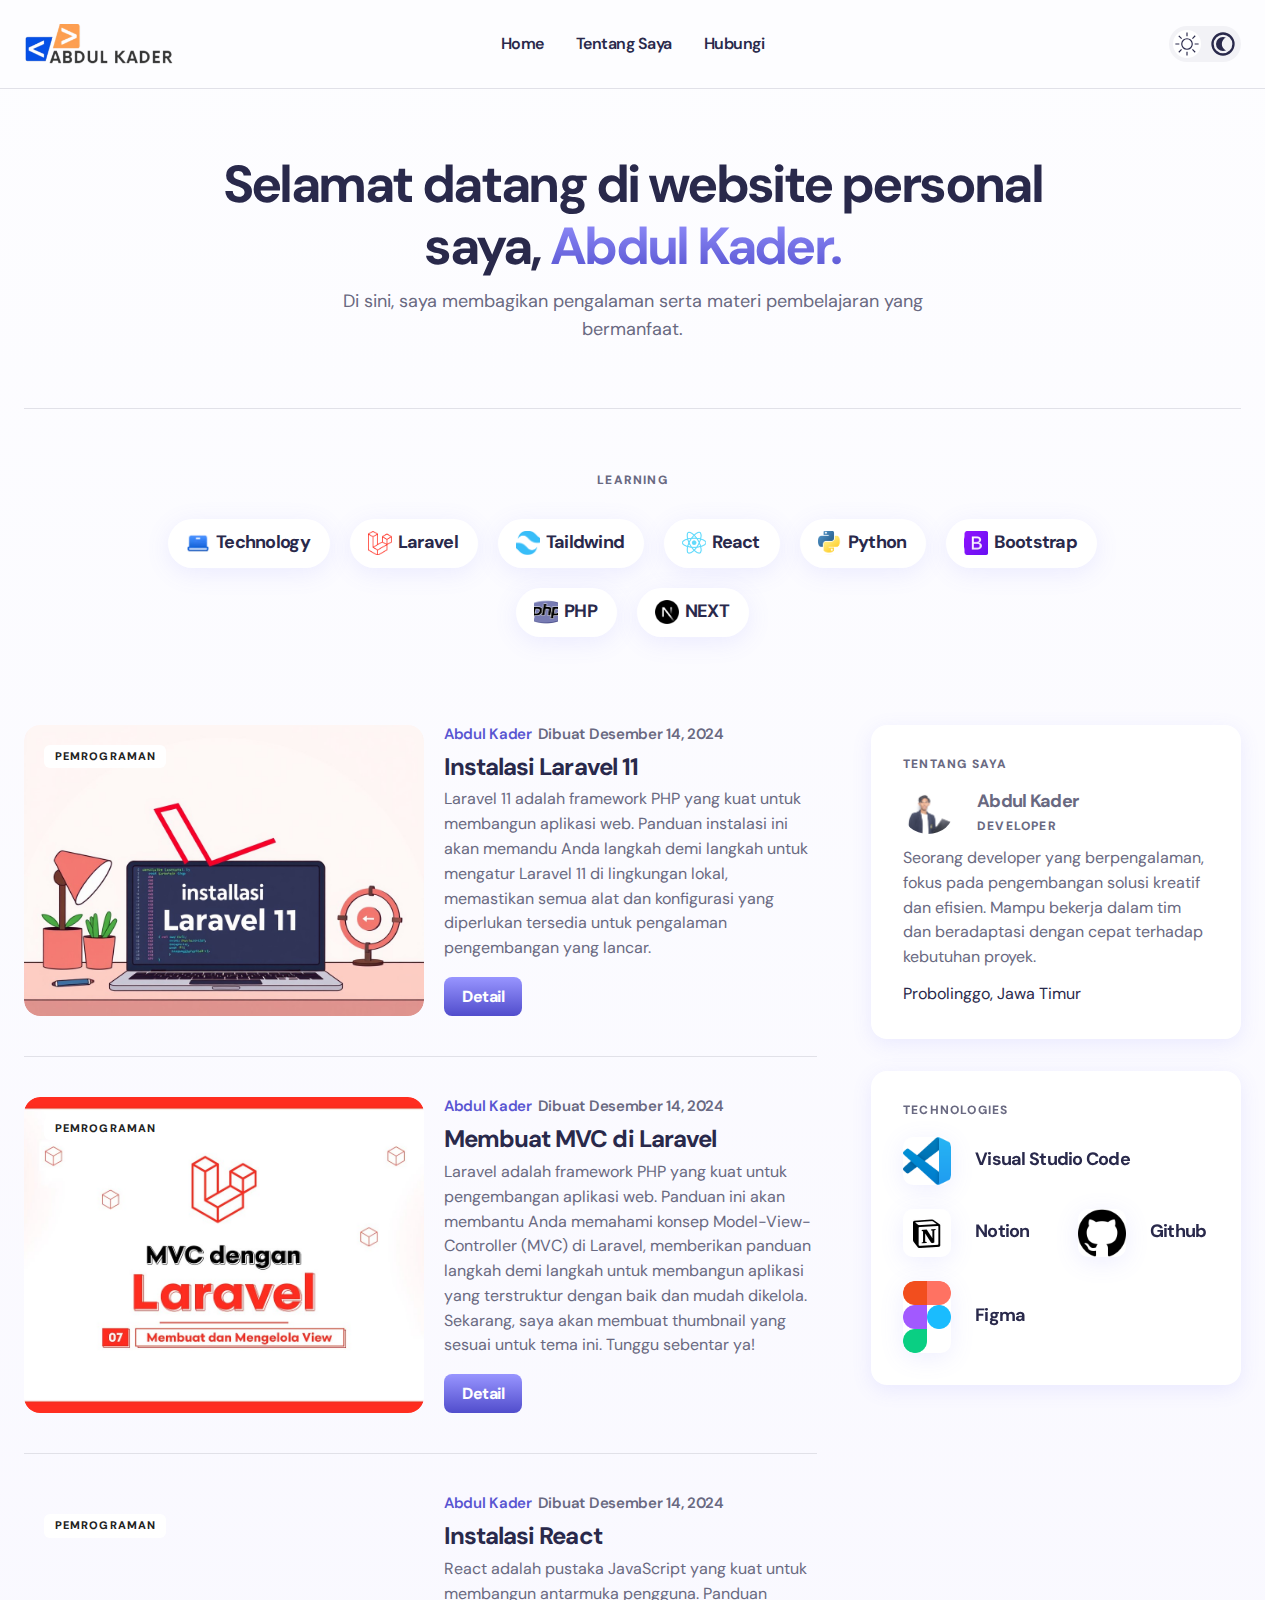
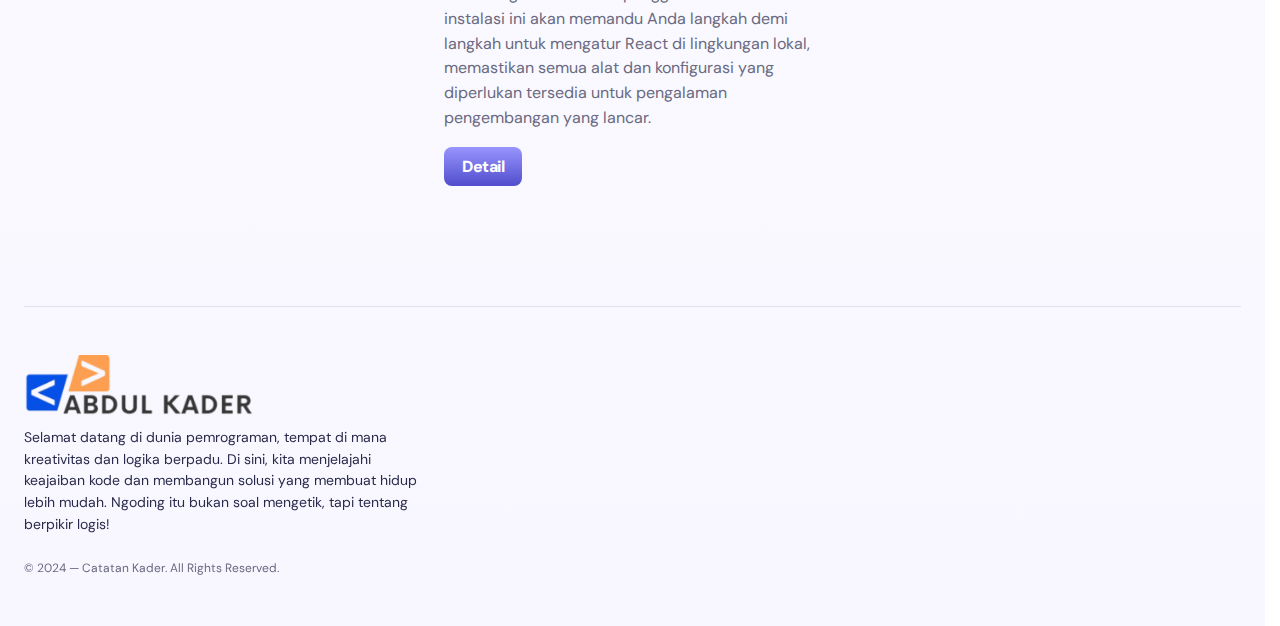
==== commit a5498862: "Update index.html" ====
--- a/index.html
+++ b/index.html
@@ -50,10 +50,9 @@
           </a>
           <a class="cs-header__logo cs-logo-dark" href="index.html">
             <img
-              src="wp-content/uploads/sites/2/2024/10/logo-dark.png"
+              src="asset/image/logo-dark.png"
               alt="Catatan kader"
-              width="100"
-              height="40"
+              style="width: 170px"
             />
           </a>
         </div>
@@ -169,14 +168,10 @@
                   </a>
                   <a class="cs-header__logo cs-logo-dark" href="index.html">
                     <img
-                      src="wp-content/uploads/sites/2/2024/10/logo-dark.png"
+                      src="asset/image/logo-dark.png"
                       alt="Catatan Kader"
-                      srcset="
-                        https://Catatan Kader.codesupply.co/Catatan Kader/wp-content/uploads/sites/2/2024/10/logo-dark.png    1x,
-                        https://Catatan Kader.codesupply.co/Catatan Kader/wp-content/uploads/sites/2/2024/10/logo-dark@2x.png 2x
-                      "
-                      width="132"
-                      height="40"
+                      width="151"
+                      height="38"
                     />
                   </a>
                 </div>
@@ -212,23 +207,6 @@
                 </nav>
               </div>
               <div class="cs-header__col cs-col-right">
-                <span
-                  class="cs-header__search-toggle"
-                  role="button"
-                  aria-label="Search"
-                >
-                  <svg
-                    xmlns="http://www.w3.org/2000/svg"
-                    width="29"
-                    height="29"
-                    viewBox="0 0 24 24"
-                  >
-                    <path
-                      fill="currentColor"
-                      d="M12 17q.425 0 .713-.288T13 16v-4q0-.425-.288-.712T12 11t-.712.288T11 12v4q0 .425.288.713T12 17m0-8q.425 0 .713-.288T13 8t-.288-.712T12 7t-.712.288T11 8t.288.713T12 9m0 13q-2.075 0-3.9-.788t-3.175-2.137T2.788 15.9T2 12t.788-3.9t2.137-3.175T8.1 2.788T12 2t3.9.788t3.175 2.137T21.213 8.1T22 12t-.788 3.9t-2.137 3.175t-3.175 2.138T12 22m0-2q3.35 0 5.675-2.325T20 12t-2.325-5.675T12 4T6.325 6.325T4 12t2.325 5.675T12 20m0-8"
-                    />
-                  </svg>
-                </span>
                 <span
                   class="cs-site-scheme-toggle cs-header__scheme-toggle"
                   role="button"
@@ -269,13 +247,6 @@
                     </span>
                   </span>
                 </span>
-                <a
-                  class="cs-button cs-header__custom-button"
-                  href="https://1.envato.market/wp-Catatan Kader"
-                  target="_blank"
-                >
-                  Buy Now
-                </a>
               </div>
             </div>
             <div class="cs-header__inner cs-header__inner-mobile">
@@ -285,144 +256,37 @@
                   role="button"
                   aria-label="Mobile menu button"
                 >
-                  <i class="cs-icon cs-icon-menu1"></i>
+                  <svg
+                    xmlns="http://www.w3.org/2000/svg"
+                    width="28"
+                    height="28"
+                    viewBox="0 0 24 24"
+                  >
+                    <path
+                      fill="currentColor"
+                      d="M3 6h18v2H3zm0 5h18v2H3zm0 5h18v2H3z"
+                    />
+                  </svg>
                 </span>
               </div>
               <div class="cs-header__col cs-col-center">
                 <div class="cs-logo">
                   <a class="cs-header__logo cs-logo-default" href="index.html">
                     <img
-                      src="wp-content/uploads/sites/2/2024/10/logo.png"
+                      src="asset/image/logo.png"
                       alt="Catatan Kader"
-                      srcset="
-                        https://Catatan Kader.codesupply.co/Catatan Kader/wp-content/uploads/sites/2/2024/10/logo.png    1x,
-                        https://Catatan Kader.codesupply.co/Catatan Kader/wp-content/uploads/sites/2/2024/10/logo@2x.png 2x
-                      "
                       width="131"
                       height="38"
                     />
                   </a>
                   <a class="cs-header__logo cs-logo-dark" href="index.html">
                     <img
-                      src="wp-content/uploads/sites/2/2024/10/logo-dark.png"
+                      src="asset/image/logo-dark.png"
                       alt="Catatan Kader"
-                      srcset="
-                        https://Catatan Kader.codesupply.co/Catatan Kader/wp-content/uploads/sites/2/2024/10/logo-dark.png    1x,
-                        https://Catatan Kader.codesupply.co/Catatan Kader/wp-content/uploads/sites/2/2024/10/logo-dark@2x.png 2x
-                      "
                       width="132"
                       height="40"
                     />
                   </a>
-                </div>
-              </div>
-              <div class="cs-header__col cs-col-right">
-                <span
-                  class="cs-header__search-toggle"
-                  role="button"
-                  aria-label="Search"
-                >
-                  <i class="cs-icon cs-icon-search"></i>
-                </span>
-              </div>
-            </div>
-            <div class="cs-search-overlay"></div>
-            <div class="cs-search">
-              <div class="cs-search__header">
-                <h2>What are You Looking For?</h2>
-                <span
-                  class="cs-search__close"
-                  role="button"
-                  aria-label="Close search button"
-                >
-                  <i class="cs-icon cs-icon-x"></i>
-                </span>
-              </div>
-              <div class="cs-search__form-container">
-                <form
-                  role="search"
-                  method="get"
-                  class="cs-search__form cs-form-box"
-                  action="https://Catatan Kader.codesupply.co/Catatan Kader/"
-                >
-                  <div class="cs-search__group cs-form-group">
-                    <input
-                      required
-                      class="cs-search__input"
-                      type="search"
-                      value=""
-                      name="s"
-                      placeholder="Start Typing"
-                      role="searchbox"
-                    />
-                    <button
-                      class="cs-search__submit"
-                      aria-label="Search"
-                      type="submit"
-                    >
-                      Search
-                    </button>
-                  </div>
-                </form>
-              </div>
-              <div class="cs-search__content">
-                <div class="cs-entry__post-meta">
-                  <div class="cs-meta-category">
-                    <ul class="post-categories">
-                      <li>
-                        <a href="category/sport/index.html" rel="category tag">
-                          Sport
-                        </a>
-                      </li>
-                      <li>
-                        <a
-                          href="category/business/index.html"
-                          rel="category tag"
-                        >
-                          Business
-                        </a>
-                      </li>
-                      <li>
-                        <a href="category/travel/index.html" rel="category tag">
-                          Travel
-                        </a>
-                      </li>
-                      <li>
-                        <a href="category/trends/index.html" rel="category tag">
-                          Trends
-                        </a>
-                      </li>
-                      <li>
-                        <a
-                          href="category/startups/index.html"
-                          rel="category tag"
-                        >
-                          Startups
-                        </a>
-                      </li>
-                      <li>
-                        <a href="category/news/index.html" rel="category tag">
-                          News
-                        </a>
-                      </li>
-                      <li>
-                        <a
-                          href="category/technology/index.html"
-                          rel="category tag"
-                        >
-                          Technology
-                        </a>
-                      </li>
-                      <li>
-                        <a
-                          href="category/management/index.html"
-                          rel="category tag"
-                        >
-                          Management
-                        </a>
-                      </li>
-                    </ul>
-                  </div>
                 </div>
               </div>
             </div>
@@ -1148,12 +1012,7 @@
                       />
                     </a>
                     <a class="cs-footer__logo cs-logo-dark" href="index.html">
-                      <img
-                        src="wp-content/uploads/sites/2/2024/10/logo-dark.png"
-                        alt="Catatan Kader"
-                        width="132"
-                        height="40"
-                      />
+                      <img src="" alt="Catatan Kader" width="132" height="40" />
                     </a>
                   </div>
                   <div class="cs-footer__desc">
